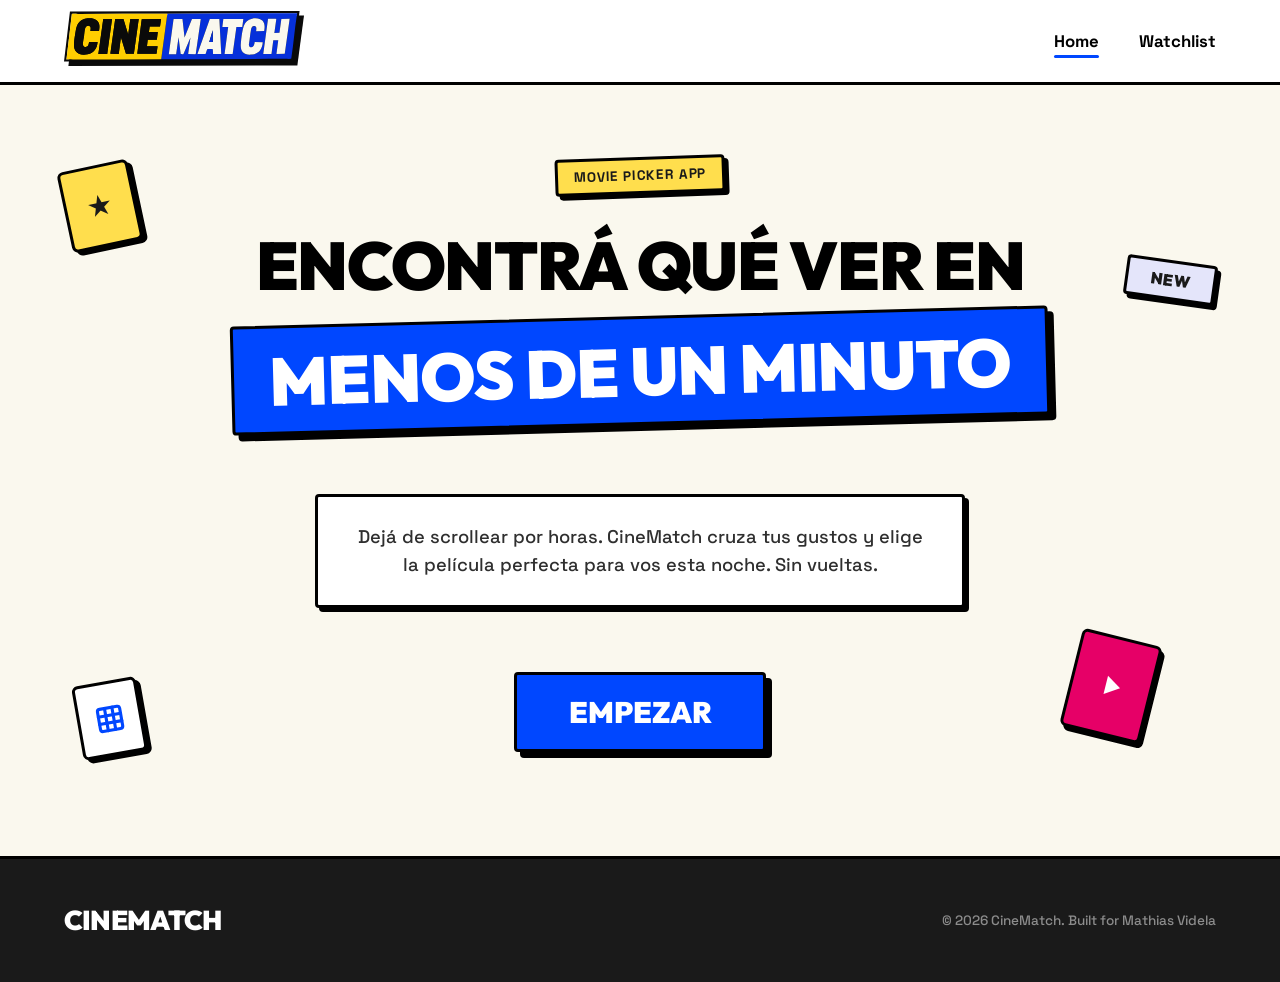
==== frontend/index.html @ c904a7f1 "Front end mockups listo de cada pagina, funciones basicas de js" ====
<!DOCTYPE html>
<html lang="es">

<head>
  <meta charset="UTF-8">
  <meta name="viewport" content="width=device-width, initial-scale=1.0">
  <meta name="description"
    content="CineMatch - Encontrá la película perfecta para vos en menos de un minuto. Deja de scrollear por horas y empezá a disfrutar.">
  <title>CineMatch - Encontrá qué ver en menos de un minuto</title>
  <link rel="shortcut icon" href="src/isotipo.svg" type="image/x-icon">
  <!-- Link root styling -->
  <link rel="stylesheet" href="style.css">
</head>

<body>

  <!-- Navigation Bar -->
  <header>
    <nav class="navbar" id="main-navbar">
      <a href="#" class="logo" id="logo-brand"><img src="src/logotipo.svg" alt=""></a>
      <ul class="nav-menu" id="navigation-menu">
        <li><a href="#" class="nav-link active" id="nav-discover">Home</a></li>
        <li><a href="pages/watchlist.html" class="nav-link" id="nav-watchlist">Watchlist</a></li>
      </ul>
    </nav>
  </header>

  <!-- Main Hero -->
  <main class="main-content" id="landing-hero-container">


    <!-- Badge flotante -->
    <div class="floating-card card-star" id="float-star" aria-hidden="true">
      <span>★</span>
    </div>

    <div class="floating-card card-new" id="float-new" aria-hidden="true">
      <span>NEW</span>
    </div>

    <div class="floating-card card-play" id="float-play" aria-hidden="true">
      <!-- Custom White Bold Play SVG Triangle -->
      <svg width="32" height="32" viewBox="0 0 24 24" fill="currentColor">
        <path d="M8 5.14v14L19 12 8 5.14z" />
      </svg>
    </div>

    <div class="floating-card card-film" id="float-film" aria-hidden="true">
      <!-- Custom Blue Filmstrip SVG -->
      <svg width="30" height="30" viewBox="0 0 24 24" fill="none" stroke="currentColor" stroke-width="2.5"
        stroke-linecap="round" stroke-linejoin="round">
        <rect x="3" y="3" width="18" height="18" rx="2" ry="2" />
        <path d="M9 3v18" />
        <path d="M15 3v18" />
        <path d="M3 9h18" />
        <path d="M3 15h18" />
      </svg>
    </div>

    <!-- Central Hero content -->
    <section class="hero" id="hero-section">

      <!-- Badge -->
      <div class="badge-yellow" id="badge-movie-picker">MOVIE PICKER APP</div>

      <!-- Main Title -->
      <div class="hero-title-container">
        <h1 class="hero-title" id="main-heading">ENCONTRÁ QUÉ VER EN</h1>
        <div class="hero-highlight-box" id="highlight-wrapper">
          <span class="hero-highlight-text" id="highlight-text">MENOS DE UN MINUTO</span>
        </div>
      </div>

      <!-- Description Card Container with horizontal background lines -->
      <div class="description-section" id="description-container">
        <div class="decor-line" id="line-decoration"></div>
        <article class="description-card" id="description-body">
          Dejá de scrollear por horas. CineMatch cruza tus gustos y elige la película perfecta para vos esta noche. Sin
          vueltas.
        </article>
      </div>

      <!-- button start -->
      <a href="./pages/movies.html" class="btn-empezar" id="btn-start-action">
        <span>EMPEZAR</span>
      </a>


    </section>
  </main>

  <!-- Footer Section -->
  <footer class="footer" id="main-footer">
    <a href="#" class="footer-logo" id="footer-brand">CineMatch</a>
    <p class="copyright" id="footer-copyright"></p>
  </footer>

  <script src="app.js"></script>
</body>

</html>
---- frontend/style.css ----
@import url('https://fonts.googleapis.com/css2?family=Outfit:wght@400;600;700;800;900&family=Space+Grotesk:wght@400;500;700&display=swap');

/* CineMatch Neo-Brutalist CSS Styling System */

:root {
    --bg-color: #FAF8EE;
    --primary-blue: #0047FF;
    --accent-yellow: #FFDE4D;
    --accent-pink: #E60067;
    --accent-lavender: #E4E5FA;
    --black: #000000;
    --charcoal: #1A1A1A;
    --border-width: 3px;

    --neo-shadow-large: 6px 6px 0px #000000;
    --neo-shadow-medium: 4px 4px 0px #000000;
    --neo-shadow-small: 2px 2px 0px #000000;
}

/* Reset & Base Styles */
* {
    box-sizing: border-box;
    margin: 0;
    padding: 0;
}

html,
body {
    background-color: var(--bg-color);
    font-family: 'Space Grotesk', sans-serif;
    color: var(--charcoal);
    min-height: 100vh;
    display: flex;
    flex-direction: column;
    overflow-x: hidden;
    position: relative;
    -webkit-font-smoothing: antialiased;
}

/* Navigation Navbar */
.navbar {
    height: 85px;
    display: flex;
    align-items: center;
    justify-content: space-between;
    padding: 0 4rem;
    background-color: #FFFFFF;
    border-bottom: var(--border-width) solid var(--black);
    position: relative;
    z-index: 100;
}

.logo {
    width: 15rem;
}

.nav-menu {
    display: flex;
    align-items: center;
    gap: 2.5rem;
    list-style: none;
}

.nav-link {
    text-decoration: none;
    color: var(--black);
    font-weight: 700;
    font-size: 1.05rem;
    position: relative;
    transition: color 0.15s ease;
    cursor: pointer;
}

.nav-link:hover {
    color: var(--primary-blue);
}

.nav-link.active {
    color: var(--black);
}

.nav-link.active::after {
    content: '';
    position: absolute;
    left: 0;
    right: 0;
    bottom: -6px;
    height: 3px;
    background-color: var(--primary-blue);
    border-radius: 2px;
}

/* Main Content Wrappers */
.main-content {
    flex: 1;
    position: relative;
    display: flex;
    flex-direction: column;
    justify-content: center;
    align-items: center;
    width: 100%;
}


/* Hero Section */
.hero {
    position: relative;
    z-index: 10;
    max-width: 1000px;
    width: 100%;
    margin: 0 auto;
    padding: 4.5rem 1.5rem 6.5rem 1.5rem;
    display: flex;
    flex-direction: column;
    align-items: center;
    text-align: center;
}

/* Yellow Top Badge */
.badge-yellow {
    background-color: var(--accent-yellow);
    border: var(--border-width) solid var(--black);
    box-shadow: var(--neo-shadow-medium);
    font-family: 'Space Grotesk', sans-serif;
    font-weight: 700;
    font-size: 0.85rem;
    padding: 0.45rem 1rem;
    text-transform: uppercase;
    letter-spacing: 0.06em;
    display: inline-block;
    transform: rotate(-2deg);
    margin-bottom: 2.2rem;
    border-radius: 4px;
}

/* Title Styling */
.hero-title-container {
    display: flex;
    flex-direction: column;
    align-items: center;
    margin-bottom: 1.5rem;
}

.hero-title {
    font-family: 'Outfit', sans-serif;
    font-weight: 900;
    font-size: 4.2rem;
    line-height: 1.05;
    color: var(--black);
    text-transform: uppercase;
    letter-spacing: -0.02em;
}

/* Highlighted Blue Box */
.hero-highlight-box {
    display: inline-block;
    background-color: var(--primary-blue);
    border: var(--border-width) solid var(--black);
    box-shadow: var(--neo-shadow-large);
    padding: 0.6rem 2.2rem;
    transform: rotate(-1.5deg);
    margin-top: 1rem;
    border-radius: 4px;
}

.hero-highlight-text {
    font-family: 'Outfit', sans-serif;
    font-weight: 900;
    font-size: 4.2rem;
    color: #FFFFFF;
    text-transform: uppercase;
    letter-spacing: -0.01em;
}

/* Description Card with Stripe */
.description-section {
    position: relative;
    width: 100%;
    display: flex;
    justify-content: center;
    align-items: center;
    margin: 2rem 0 3.2rem 0;
    padding: 0.8rem 0;
}

.description-card {
    background-color: #FFFFFF;
    border: var(--border-width) solid var(--black);
    padding: 1.6rem 2.2rem;
    max-width: 650px;
    width: calc(100% - 2rem);
    font-family: 'Space Grotesk', sans-serif;
    font-size: 1.15rem;
    line-height: 1.55;
    font-weight: 500;
    text-align: center;
    color: #2F2F2F;
    z-index: 2;
    box-shadow: var(--neo-shadow-medium);
    border-radius: 4px;
}

/* Empezar Button */
.btn-empezar {
    background-color: var(--primary-blue);
    color: #FFFFFF;
    font-family: 'Outfit', sans-serif;
    font-weight: 900;
    font-size: 1.85rem;
    border: var(--border-width) solid var(--black);
    box-shadow: var(--neo-shadow-large);
    padding: 1.1rem 3.2rem;
    text-transform: uppercase;
    cursor: pointer;
    display: inline-flex;
    align-items: center;
    gap: 1.2rem;
    position: relative;
    text-decoration: none;
    border-radius: 4px;
    transition: transform 0.1s ease, box-shadow 0.1s ease;
    user-select: none;
}

.btn-empezar svg {
    transition: transform 0.2s ease;
}

.btn-empezar:hover {
    transform: translate(-3px, -3px);
    box-shadow: 9px 9px 0px #000000;
}

.btn-empezar:hover svg {
    transform: translateX(5px);
}

.btn-empezar:active {
    transform: translate(5px, 5px);
    box-shadow: 1px 1px 0px #000000;
}

/* Floating Card Graphics (Hero Decorations) */
.floating-card {
    position: absolute;
    background-color: #FFFFFF;
    border: var(--border-width) solid var(--black);
    box-shadow: var(--neo-shadow-medium);
    border-radius: 6px;
    display: flex;
    align-items: center;
    justify-content: center;
    z-index: 5;
    user-select: none;
    transition: transform 0.25s cubic-bezier(0.175, 0.885, 0.32, 1.275), box-shadow 0.25s ease;
}

.floating-card:hover {
    box-shadow: 8px 8px 0px #000000;
}

/* Star Card - Top Left */
.card-star {
    background-color: var(--accent-yellow);
    width: 72px;
    height: 82px;
    top: 80px;
    left: 5%;
    transform: rotate(-12deg);
    font-size: 1.8rem;
}

.card-star:hover {
    transform: scale(1.1) rotate(-6deg);
}

/* NEW Card - Mid Right */
.card-new {
    background-color: var(--accent-lavender);
    padding: 0.45rem 1.4rem;
    top: 175px;
    right: 5%;
    transform: rotate(8deg);
    font-family: 'Outfit', sans-serif;
    font-weight: 900;
    font-size: 1rem;
    text-transform: uppercase;
    letter-spacing: 0.04em;
    border-radius: 4px;
}

.card-new:hover {
    transform: scale(1.1) rotate(2deg);
}

/* Play Button Card - Mid-Low Right */
.card-play {
    background-color: var(--accent-pink);
    width: 82px;
    height: 100px;
    bottom: 120px;
    right: 10%;
    transform: rotate(14deg);
    color: #FFFFFF;
}

.card-play:hover {
    transform: scale(1.1) rotate(6deg);
}

/* Film Card - Low Left */
.card-film {
    background-color: #FFFFFF;
    width: 65px;
    height: 75px;
    bottom: 100px;
    left: 6%;
    transform: rotate(-10deg);
    color: var(--primary-blue);
}

.card-film:hover {
    transform: scale(1.1) rotate(-4deg);
}

/* Footer Section */
.footer {
    background-color: var(--charcoal);
    color: #FFFFFF;
    border-top: var(--border-width) solid var(--black);
    padding: 2.8rem 4rem;
    display: flex;
    align-items: center;
    justify-content: space-between;
    position: relative;
    z-index: 100;
}

.footer-logo {
    font-family: 'Outfit', sans-serif;
    font-weight: 900;
    font-size: 1.7rem;
    letter-spacing: -0.03em;
    color: #FFFFFF;
    text-decoration: none;
    text-transform: uppercase;
}

.footer-menu {
    display: flex;
    gap: 2rem;
    list-style: none;
}

.footer-link {
    color: #B3B3B3;
    text-decoration: none;
    font-size: 0.85rem;
    font-weight: 700;
    transition: color 0.15s ease;
    text-transform: capitalize;
}

.footer-link:hover {
    color: var(--accent-yellow);
}

.copyright {
    color: #8C8C8C;
    font-size: 0.85rem;
    font-weight: 500;
}

/* ==========================================================================
   Responsive
   ========================================================================== */

@media (max-width: 1100px) {
    .card-star {
        left: 2%;
        top: 120px;
    }

    .card-new {
        right: 2%;
        top: 220px;
    }

    .card-play {
        right: 4%;
    }

    .card-film {
        left: 3%;
    }
}

@media (max-width: 992px) {

    .floating-card {
        display: none !important;
    }

    .navbar {
        padding: 0 2rem;
    }

    .footer {
        padding: 2.5rem 2rem;
        flex-direction: column;
        gap: 1.8rem;
        text-align: center;
    }

    .footer-menu {
        justify-content: center;
        flex-wrap: wrap;
    }

    .hero-title,
    .hero-highlight-text {
        font-size: 3.2rem;
    }
}

@media (max-width: 600px) {
    .navbar {
        flex-direction: column;
        height: auto;
        padding: 1.5rem;
        gap: 1rem;
    }

    .nav-menu {
        gap: 1.5rem;
    }

    .hero {
        padding: 3rem 1rem 4rem 1rem;
    }

    .hero-title,
    .hero-highlight-text {
        font-size: 2rem;
    }

    .hero-highlight-box {
        padding: 0.4rem 1.2rem;
    }

    .badge-yellow {
        margin-bottom: 1.5rem;
    }

    .description-card {
        padding: 1.2rem 1.5rem;
        font-size: 1rem;
    }

    .description-section {
        margin: 1.5rem 0 2.5rem 0;
    }

    .btn-empezar {
        font-size: 1.4rem;
        padding: 0.9rem 2.2rem;
        width: 100%;
        justify-content: center;
    }

    .stats-container {
        flex-direction: column;
        align-items: center;
        gap: 1rem;
        margin-top: 3rem;
    }

    .stat-badge {
        width: 100%;
        justify-content: center;
    }
}

/* ==========================================================================
   Watchlist en construccion
   ========================================================================== */
.watchlist-container {
    display: flex;
    flex-direction: column;
    align-items: center;
    justify-content: center;
    text-align: center;
    padding: 4rem 1.5rem;
    position: relative;
    flex: 1;
    width: 100%;
    max-width: 800px;
    margin: 0 auto;
}

.construction-card {
    background-color: #FFFFFF;
    border: var(--border-width) solid var(--black);
    box-shadow: var(--neo-shadow-large);
    padding: 3rem 2.5rem;
    border-radius: 8px;
    position: relative;
    display: flex;
    flex-direction: column;
    align-items: center;
    gap: 1.8rem;
    width: 100%;
    margin-top: 2rem;
    overflow: hidden;
}

/* Caution striped header inside card */
.caution-stripe {
    position: absolute;
    top: 0;
    left: 0;
    right: 0;
    height: 20px;
    background: repeating-linear-gradient(-45deg,
            var(--accent-yellow),
            var(--accent-yellow) 15px,
            var(--black) 15px,
            var(--black) 30px);
    border-bottom: var(--border-width) solid var(--black);
}

.construction-title-container {
    display: flex;
    flex-direction: column;
    align-items: center;
    gap: 0.5rem;
}

.construction-badge {
    background-color: var(--accent-pink);
    color: #FFFFFF;
    border: var(--border-width) solid var(--black);
    box-shadow: var(--neo-shadow-small);
    font-family: 'Space Grotesk', sans-serif;
    font-weight: 700;
    font-size: 0.8rem;
    padding: 0.3rem 0.8rem;
    text-transform: uppercase;
    letter-spacing: 0.05em;
    border-radius: 4px;
    transform: rotate(1deg);
    display: inline-block;
}

.construction-title {
    font-family: 'Outfit', sans-serif;
    font-weight: 900;
    font-size: 2.8rem;
    line-height: 1.1;
    color: var(--black);
    text-transform: uppercase;
    margin-top: 0.5rem;
}

.construction-desc {
    font-family: 'Space Grotesk', sans-serif;
    font-size: 1.1rem;
    line-height: 1.6;
    color: #2F2F2F;
    max-width: 550px;
    margin: 0 auto;
}

.construction-desc strong {
    color: var(--primary-blue);
}



/* Return Button */
.btn-volver {
    background-color: var(--accent-yellow);
    color: var(--black);
    font-family: 'Outfit', sans-serif;
    font-weight: 900;
    font-size: 1.4rem;
    border: var(--border-width) solid var(--black);
    box-shadow: var(--neo-shadow-medium);
    padding: 0.9rem 2.5rem;
    text-transform: uppercase;
    cursor: pointer;
    display: inline-flex;
    align-items: center;
    gap: 0.8rem;
    position: relative;
    text-decoration: none;
    border-radius: 4px;
    transition: transform 0.1s ease, box-shadow 0.1s ease;
    margin-top: 1rem;
    user-select: none;
}

.btn-volver svg {
    transition: transform 0.2s ease;
}

.btn-volver:hover {
    transform: translate(-3px, -3px);
    box-shadow: 7px 7px 0px #000000;
}

.btn-volver:hover svg {
    transform: translateX(-5px);
}

.btn-volver:active {
    transform: translate(3px, 3px);
    box-shadow: 1px 1px 0px #000000;
}

/* Decorative floating elements for the background */
.floating-decor {
    position: absolute;
    z-index: 1;
    opacity: 0.9;
    pointer-events: none;
}

.decor-popcorn {
    top: 20%;
    left: 90%;
    transform: rotate(-15deg);
}

.decor-tape {
    bottom: 15%;
    right: 8%;
    transform: rotate(20deg);
}

@media (max-width: 992px) {
    .floating-decor {
        display: none !important;
    }
}

@media (max-width: 600px) {
    .construction-card {
        padding: 2rem 1.2rem;
    }

    .construction-title {
        font-size: 2rem;
    }

    .btn-volver {
        width: 100%;
        justify-content: center;
    }
}

/* ==========================================================================
   seccion movies preguntas y fetch
   ========================================================================== */
.pasos {
    display: flex;
    justify-content: center;
    margin: 2rem 0;
}

.step-actions {
    display: flex;
    justify-content: space-between;
    align-items: center;
    gap: 16px;
    max-width: 680px;
    width: calc(100% - 2rem);
    margin: 0 auto 4rem auto;
    padding: 0;
}

.btn {
    border: 4px solid #111;
    padding: 14px 24px;
    font-size: 18px;
    font-weight: 900;
    cursor: pointer;
    box-shadow: 5px 5px 0 #111;
    transition: transform 0.12s ease, box-shadow 0.12s ease;
    border-radius: 4px;
    display: inline-flex;
    align-items: center;
    justify-content: center;
    user-select: none;
}

.btn:hover {
    transform: translate(-2px, -2px);
    box-shadow: 7px 7px 0 #111;
}

.btn:active {
    transform: translate(4px, 4px);
    box-shadow: 1px 1px 0 #111;
}

.btn-back {
    background-color: var(--accent-yellow);
    color: var(--black);
}

.btn-next {
    background-color: var(--accent-pink);
    color: var(--bg-color);
}

@media (max-width: 600px) {
    .step-actions {
        flex-direction: column-reverse;
        align-items: stretch;
        margin-bottom: 2rem;
    }

    .btn {
        width: 100%;
    }
}

/* ==========================================================================
   Movie Search Wizard Card Elements
   ========================================================================== */
#step-container {
    background-color: #FFFFFF;
    border: var(--border-width) solid var(--black);
    box-shadow: var(--neo-shadow-large);
    padding: 3rem 2.5rem;
    border-radius: 8px;
    max-width: 680px;
    width: calc(100% - 2rem);
    margin: 2rem auto;
    position: relative;
    display: flex;
    flex-direction: column;
    gap: 1.8rem;
    box-sizing: border-box;
}

.step-header {
    display: flex;
    flex-direction: column;
    gap: 0.8rem;
    width: 100%;
    margin-bottom: 0.5rem;
    text-align: left;
}

.step-header .step-badge {
    align-self: flex-start;
    background-color: var(--accent-lavender);
    border: 2px solid var(--black);
    padding: 0.25rem 0.75rem;
    font-size: 0.85rem;
    font-weight: 700;
    border-radius: 4px;
    text-transform: uppercase;
    box-shadow: var(--neo-shadow-small);
    color: var(--black);
}

.progress {
    height: 12px;
    width: 100%;
    background-color: var(--accent-lavender);
    border: 2px solid var(--black);
    border-radius: 6px;
    overflow: hidden;
    box-shadow: var(--neo-shadow-small);
}

.progress-fill {
    height: 100%;
    background-color: var(--primary-blue);
    border-right: 2px solid var(--black);
    transition: width 0.3s ease;
}

#step-container h2 {
    font-family: 'Outfit', sans-serif;
    font-weight: 900;
    font-size: 2.2rem;
    color: var(--black);
    line-height: 1.15;
    text-transform: uppercase;
    margin: 0;
    text-align: left;
}

.step-subtitle {
    font-family: 'Space Grotesk', sans-serif;
    font-size: 1.05rem;
    font-weight: 500;
    color: #555555;
    margin-top: -0.8rem;
    text-align: left;
}

.options-grid {
    display: grid;
    grid-template-columns: repeat(2, 1fr);
    gap: 1rem;
    width: 100%;
    margin: 0.5rem 0;
}

.option-card {
    background-color: #FFFFFF;
    border: var(--border-width) solid var(--black);
    box-shadow: var(--neo-shadow-small);
    padding: 1.1rem 1rem;
    font-family: 'Space Grotesk', sans-serif;
    font-weight: 700;
    font-size: 1.1rem;
    text-align: center;
    cursor: pointer;
    border-radius: 6px;
    transition: transform 0.1s ease, box-shadow 0.1s ease, background-color 0.15s ease;
    color: var(--black);
    outline: none;
    display: flex;
    flex-direction: column;
    align-items: center;
    justify-content: center;
    gap: 0.25rem;
    user-select: none;
}

.option-card small {
    font-size: 0.8rem;
    font-weight: 500;
    color: #666666;
}

.option-card:hover {
    background-color: var(--accent-lavender);
    transform: translate(-2px, -2px);
    box-shadow: 4px 4px 0px #000000;
}

.option-card.selected {
    background-color: var(--accent-yellow);
    box-shadow: 1px 1px 0px #000000;
    transform: translate(2px, 2px);
}

.option-card.selected:nth-child(even) {
    background-color: var(--accent-pink);
    color: #FFFFFF;
}

.option-card.selected:nth-child(even) small {
    color: #FFFFFF;
    opacity: 0.8;
}

/* Step 2 Sliders styling */
.year-values {
    display: flex;
    justify-content: space-between;
    width: 100%;
    background-color: var(--accent-lavender);
    border: var(--border-width) solid var(--black);
    padding: 1rem 1.5rem;
    border-radius: 6px;
    font-family: 'Space Grotesk', sans-serif;
    font-size: 1.2rem;
    font-weight: 600;
    box-shadow: var(--neo-shadow-small);
    box-sizing: border-box;
}

.year-values strong {
    color: var(--primary-blue);
    font-size: 1.3rem;
    font-family: 'Outfit', sans-serif;
    font-weight: 800;
}

.slider-box {
    display: flex;
    flex-direction: column;
    gap: 1.5rem;
    width: 100%;
    margin: 0.5rem 0;
}

.slider-box label {
    display: flex;
    flex-direction: column;
    gap: 0.5rem;
    font-family: 'Space Grotesk', sans-serif;
    font-weight: 700;
    font-size: 1rem;
    text-transform: uppercase;
    text-align: left;
}

input[type="range"] {
    -webkit-appearance: none;
    width: 100%;
    height: 12px;
    background: #FFFFFF;
    border: 3px solid var(--black);
    border-radius: 6px;
    outline: none;
    box-shadow: var(--neo-shadow-small);
    box-sizing: border-box;
}

input[type="range"]::-webkit-slider-thumb {
    -webkit-appearance: none;
    appearance: none;
    width: 24px;
    height: 24px;
    background: var(--accent-pink);
    border: 3px solid var(--black);
    border-radius: 4px;
    cursor: pointer;
    box-shadow: 2px 2px 0px #000000;
    transition: transform 0.1s ease;
}

input[type="range"]::-webkit-slider-thumb:hover {
    transform: scale(1.1);
    background: var(--accent-yellow);
}

input[type="range"]::-moz-range-thumb {
    width: 24px;
    height: 24px;
    background: var(--accent-pink);
    border: 3px solid var(--black);
    border-radius: 4px;
    cursor: pointer;
    box-shadow: 2px 2px 0px #000000;
    transition: transform 0.1s ease;
}

input[type="range"]::-moz-range-thumb:hover {
    transform: scale(1.1);
    background: var(--accent-yellow);
}

/* Step 5 Summary styling */
.summary-box {
    display: flex;
    flex-direction: column;
    gap: 1rem;
    width: 100%;
    background-color: var(--accent-lavender);
    border: var(--border-width) solid var(--black);
    padding: 1.5rem;
    border-radius: 8px;
    box-shadow: var(--neo-shadow-medium);
    text-align: left;
    box-sizing: border-box;
}

.summary-item {
    display: flex;
    justify-content: space-between;
    align-items: center;
    border-bottom: 2px dashed #000000;
    padding-bottom: 0.8rem;
    font-size: 1.05rem;
    font-weight: 600;
}

.summary-item:last-child {
    border-bottom: none;
    padding-bottom: 0;
}

.summary-item span {
    font-weight: 700;
    color: var(--black);
}

.summary-item strong {
    color: var(--primary-blue);
    font-weight: 800;
    font-family: 'Outfit', sans-serif;
    font-size: 1.1rem;
}

/* Internal action buttons and layout integration */
.actions {
    display: flex;
    justify-content: center;
    gap: 1rem;
    width: 100%;
    margin-top: 1rem;
}

.primary-button, .secondary-button {
    border: 4px solid var(--black);
    padding: 0.9rem 2.2rem;
    font-family: 'Outfit', sans-serif;
    font-weight: 900;
    font-size: 1.25rem;
    cursor: pointer;
    border-radius: 4px;
    box-shadow: var(--neo-shadow-medium);
    transition: transform 0.1s ease, box-shadow 0.1s ease;
    text-transform: uppercase;
    display: inline-flex;
    align-items: center;
    gap: 0.6rem;
    user-select: none;
}

.primary-button {
    background-color: var(--accent-pink);
    color: #FFFFFF;
}

.primary-button:hover {
    transform: translate(-3px, -3px);
    box-shadow: 7px 7px 0px #000000;
}

.primary-button:active {
    transform: translate(3px, 3px);
    box-shadow: 1px 1px 0px #000000;
}

.secondary-button {
    background-color: var(--accent-yellow);
    color: var(--black);
}

.secondary-button:hover {
    transform: translate(-3px, -3px);
    box-shadow: 7px 7px 0px #000000;
}

.secondary-button:active {
    transform: translate(3px, 3px);
    box-shadow: 1px 1px 0px #000000;
}

/* Hide duplicate internal navigation buttons on steps 1-4, keep for step 5 */
#step-container:not(:has(.summary-box)) .actions {
    display: none !important;
}

/* Visual warnings and animations */
.warning-shake {
    animation: shake 0.4s ease;
    border-color: var(--accent-pink) !important;
}

@keyframes shake {
    0%, 100% { transform: translateX(0); }
    25% { transform: translateX(-6px); }
    75% { transform: translateX(6px); }
}

@media (max-width: 600px) {
    #step-container {
        padding: 2rem 1.2rem;
    }
    
    #step-container h2 {
        font-size: 1.6rem;
    }
    
    .options-grid {
        grid-template-columns: 1fr;
        gap: 0.8rem;
    }
    
    .year-values {
        flex-direction: column;
        gap: 0.5rem;
        align-items: center;
    }
}

/* ==========================================================================
   Estilos de Mockup de Película Unitaria (CineMatch)
   ========================================================================== */
.movie-match-card {
    display: flex;
    flex-direction: row;
    gap: 2rem;
    background-color: #FFFFFF;
    border: var(--border-width) solid var(--black);
    padding: 1.8rem;
    border-radius: 8px;
    box-shadow: var(--neo-shadow-medium);
    text-align: left;
    align-items: center;
    box-sizing: border-box;
    width: 100%;
}

.movie-poster-box {
    flex-shrink: 0;
    width: 180px;
    height: 270px;
    border: var(--border-width) solid var(--black);
    box-shadow: var(--neo-shadow-small);
    border-radius: 6px;
    background-color: var(--accent-lavender);
    overflow: hidden;
    display: flex;
    align-items: center;
    justify-content: center;
    position: relative;
}

.movie-poster-img {
    width: 100%;
    height: 100%;
    object-fit: cover;
}

.movie-poster-fallback {
    width: 100%;
    height: 100%;
    display: flex;
    align-items: center;
    justify-content: center;
    font-size: 3rem;
    color: #FFFFFF;
    font-weight: bold;
}

.movie-details-box {
    display: flex;
    flex-direction: column;
    gap: 0.8rem;
    flex: 1;
}

.movie-genres-badges {
    display: flex;
    flex-wrap: wrap;
    gap: 0.5rem;
}

.genre-badge {
    background-color: var(--accent-lavender);
    border: 2px solid var(--black);
    padding: 0.2rem 0.6rem;
    font-size: 0.75rem;
    font-weight: 700;
    border-radius: 4px;
    text-transform: uppercase;
}

.movie-title {
    font-family: 'Outfit', sans-serif;
    font-weight: 900;
    font-size: 2rem !important;
    text-transform: uppercase;
    line-height: 1.1;
    margin: 0;
    color: var(--black);
}

.movie-meta-info {
    display: flex;
    gap: 1.2rem;
    font-size: 0.95rem;
    font-weight: 600;
    color: #444444;
    align-items: center;
}

.rating-badge {
    background-color: var(--accent-yellow);
    border: 2px solid var(--black);
    padding: 0.15rem 0.5rem;
    font-size: 0.85rem;
    font-weight: 800;
    border-radius: 4px;
    color: var(--black);
}

.movie-overview {
    font-family: 'Space Grotesk', sans-serif;
    font-size: 1rem;
    line-height: 1.5;
    color: #333333;
    margin: 0;
}

/* Permitir mostrar el bloque de botones de acción en el paso final */
#step-container:has(.movie-match-card) .actions {
    display: flex !important;
}

@media (max-width: 600px) {
    .movie-match-card {
        flex-direction: column;
        gap: 1.5rem;
        padding: 1.2rem;
        align-items: stretch;
    }
    
    .movie-poster-box {
        align-self: center;
        width: 150px;
        height: 225px;
    }
    
    .movie-title {
        font-size: 1.6rem !important;
        text-align: center;
    }
    
    .movie-meta-info {
        justify-content: center;
    }
    
    .movie-genres-badges {
        justify-content: center;
    }
}
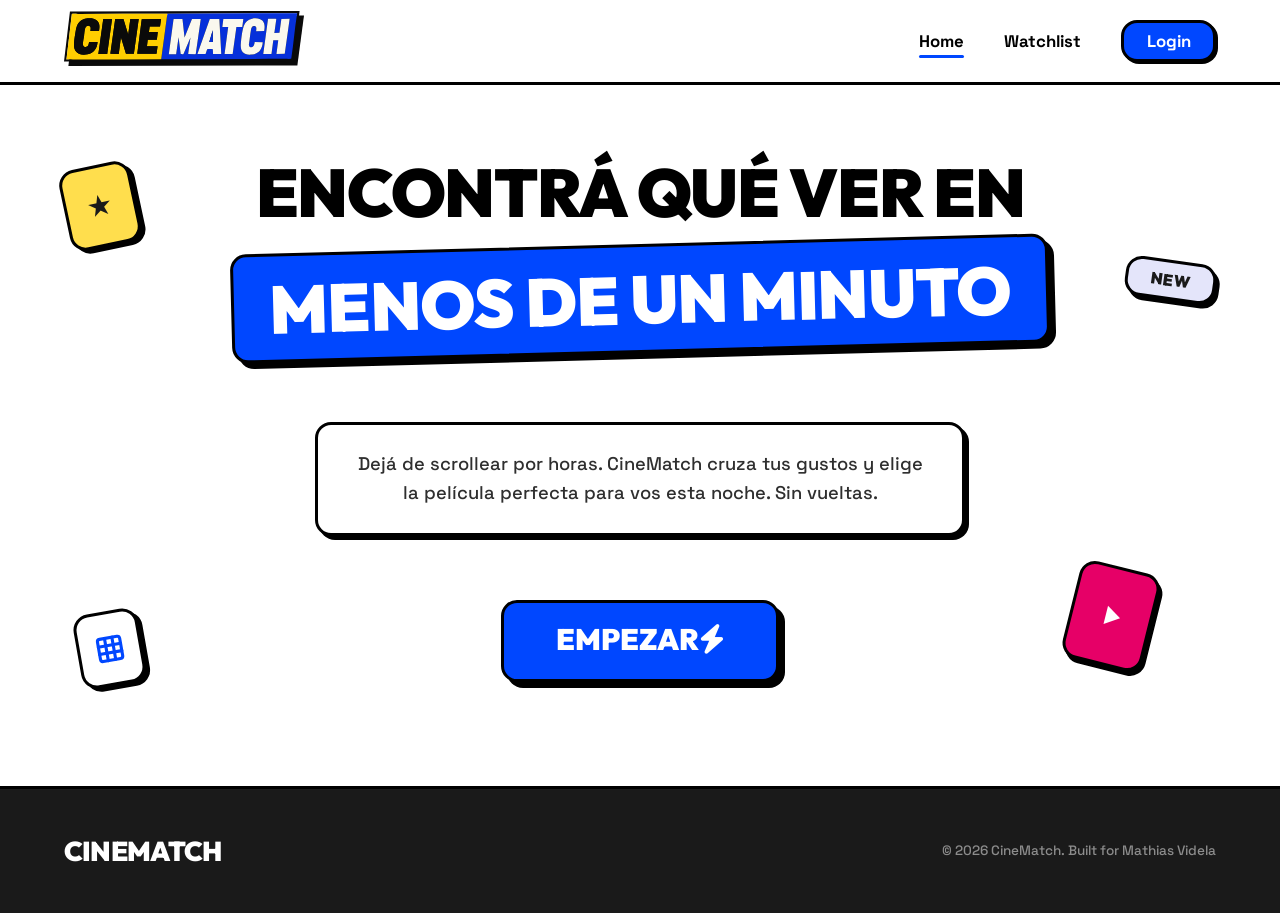
==== commit a1c8924a: "validacion de login y registro funcionando, login y registro basico sin JWT. Navbar respoinsive" ====
--- a/frontend/index.html
+++ b/frontend/index.html
@@ -10,6 +10,7 @@
   <link rel="shortcut icon" href="src/isotipo.svg" type="image/x-icon">
   <!-- Link root styling -->
   <link rel="stylesheet" href="style.css">
+  <link rel="stylesheet" href="https://cdnjs.cloudflare.com/ajax/libs/font-awesome/6.5.2/css/all.min.css" />
 </head>
 
 <body>
@@ -18,10 +19,18 @@
   <header>
     <nav class="navbar" id="main-navbar">
       <a href="#" class="logo" id="logo-brand"><img src="src/logotipo.svg" alt=""></a>
-      <ul class="nav-menu" id="navigation-menu">
-        <li><a href="#" class="nav-link active" id="nav-discover">Home</a></li>
-        <li><a href="pages/watchlist.html" class="nav-link" id="nav-watchlist">Watchlist</a></li>
-      </ul>
+      <button class="nav-toggle" id="nav-toggle" aria-label="Abrir menú de navegación" type="button">
+        <span class="bar"></span>
+        <span class="bar"></span>
+        <span class="bar"></span>
+      </button>
+      <div class="nav-menu" id="navigation-menu">
+        <a href="#" class="nav-link active" id="nav-discover">Home</a>
+        <a href="pages/watchlist.html" class="nav-link" id="nav-watchlist">Watchlist</a>
+        <a href="pages/login.html" class="nav-link btn-login" id="nav-login">Login <i
+            class="fa-solid fa-right-to-bracket"></i></a>
+      </div>
+
     </nav>
   </header>
 
@@ -60,8 +69,6 @@
     <!-- Central Hero content -->
     <section class="hero" id="hero-section">
 
-      <!-- Badge -->
-      <div class="badge-yellow" id="badge-movie-picker">MOVIE PICKER APP</div>
 
       <!-- Main Title -->
       <div class="hero-title-container">
@@ -82,7 +89,7 @@
 
       <!-- button start -->
       <a href="./pages/movies.html" class="btn-empezar" id="btn-start-action">
-        <span>EMPEZAR</span>
+        <span>EMPEZARㅤ<i class="fa-solid fa-bolt"></i></span>
       </a>
 
 
--- a/frontend/style.css
+++ b/frontend/style.css
@@ -3,7 +3,9 @@
 /* CineMatch Neo-Brutalist CSS Styling System */
 
 :root {
-    --bg-color: #FAF8EE;
+    --bg-color: #ffffff;
+    --bg-color-white: #FFFFFF;
+    --bg-color--secondary: #0047FF;
     --primary-blue: #0047FF;
     --accent-yellow: #FFDE4D;
     --accent-pink: #E60067;
@@ -11,13 +13,15 @@
     --black: #000000;
     --charcoal: #1A1A1A;
     --border-width: 3px;
+    --radius: 1rem;
+    --radius-large: 2rem;
 
     --neo-shadow-large: 6px 6px 0px #000000;
     --neo-shadow-medium: 4px 4px 0px #000000;
     --neo-shadow-small: 2px 2px 0px #000000;
 }
 
-/* Reset & Base Styles */
+/* ------------------- Bases de css ------------------- */
 * {
     box-sizing: border-box;
     margin: 0;
@@ -37,7 +41,7 @@
     -webkit-font-smoothing: antialiased;
 }
 
-/* Navigation Navbar */
+/* ---------------- Navbar ---------------- */
 .navbar {
     height: 85px;
     display: flex;
@@ -87,8 +91,141 @@
     bottom: -6px;
     height: 3px;
     background-color: var(--primary-blue);
+    border-radius: var(--radius);
+}
+
+.btn-login {
+    background-color: var(--primary-blue);
+    color: #ffffff;
+    border: var(--border-width) solid var(--black);
+    padding: 0.45rem 1.4rem;
+    box-shadow: var(--neo-shadow-small);
+    border-radius: var(--radius);
+    transition: transform 0.1s ease, box-shadow 0.1s ease;
+}
+
+.btn-login i {
+    margin-left: 8px;
+    font-size: 0.95rem;
+}
+
+.btn-login:hover {
+    transform: scale(1.1) rotate(3deg);
+    box-shadow: var(--neo-shadow-large);
+    color: var(--charcoal);
+    background-color: var(--accent-yellow);
+}
+
+.nav-toggle {
+    display: none;
+    flex-direction: column;
+    justify-content: space-between;
+    width: 45px;
+    height: 45px;
+    background-color: var(--accent-yellow);
+    border: var(--border-width) solid var(--black);
+    box-shadow: var(--neo-shadow-small);
+    border-radius: var(--radius);
+    padding: 10px;
+    cursor: pointer;
+    z-index: 110;
+    transition: transform 0.15s ease, box-shadow 0.15s ease;
+}
+
+.nav-toggle:hover {
+    transform: translate(-1px, -1px);
+    box-shadow: var(--neo-shadow-medium);
+}
+
+.nav-toggle:active {
+    transform: translate(1px, 1px);
+    box-shadow: var(--neo-shadow-small);
+}
+
+.nav-toggle .bar {
+    width: 100%;
+    height: 4px;
+    background-color: var(--black);
     border-radius: 2px;
-}
+    transition: all 0.3s ease;
+}
+
+.nav-toggle.open .bar:nth-child(1) {
+    transform: translateY(8px) rotate(45deg);
+}
+
+.nav-toggle.open .bar:nth-child(2) {
+    opacity: 0;
+}
+
+.nav-toggle.open .bar:nth-child(3) {
+    transform: translateY(-8px) rotate(-45deg);
+}
+
+.nav-auth-user {
+    display: flex;
+    align-items: center;
+    gap: 12px;
+}
+
+.nav-user-pill {
+    display: flex;
+    align-items: center;
+    gap: 12px;
+
+    background: var(--accent-lavender);
+    color: var(--charcoal);
+
+    border: var(--border-width) solid var(--black);
+    box-shadow: var(--neo-shadow-small);
+    border-radius: var(--radius-large);
+
+    padding: 10px 18px;
+    font-weight: 900;
+    white-space: nowrap;
+}
+
+.nav-user-icon {
+    display: flex;
+    align-items: center;
+    justify-content: center;
+
+    font-size: 1.1rem;
+    color: var(--charcoal);
+}
+
+.nav-user-name {
+    background: none;
+    border: none;
+    box-shadow: none;
+    padding: 0;
+    border-radius: 0;
+
+    color: var(--charcoal);
+    font-weight: 900;
+    white-space: nowrap;
+}
+
+.nav-logout-btn {
+    background: var(--accent-yellow);
+    color: var(--charcoal);
+    border: var(--border-width) solid var(--black);
+    box-shadow: var(--neo-shadow-small);
+    border-radius: var(--radius);
+    padding: 10px 14px;
+    font-family: inherit;
+    font-size: 1rem;
+    font-weight: 900;
+    cursor: pointer;
+    transition: transform 0.15s ease, box-shadow 0.15s ease;
+}
+
+.nav-logout-btn:hover {
+    transform: translate(-2px, -2px);
+    box-shadow: var(--neo-shadow-medium);
+}
+
+
 
 /* Main Content Wrappers */
 .main-content {
@@ -102,7 +239,7 @@
 }
 
 
-/* Hero Section */
+/* -------------------- Hero Section -------------------- */
 .hero {
     position: relative;
     z-index: 10;
@@ -116,22 +253,7 @@
     text-align: center;
 }
 
-/* Yellow Top Badge */
-.badge-yellow {
-    background-color: var(--accent-yellow);
-    border: var(--border-width) solid var(--black);
-    box-shadow: var(--neo-shadow-medium);
-    font-family: 'Space Grotesk', sans-serif;
-    font-weight: 700;
-    font-size: 0.85rem;
-    padding: 0.45rem 1rem;
-    text-transform: uppercase;
-    letter-spacing: 0.06em;
-    display: inline-block;
-    transform: rotate(-2deg);
-    margin-bottom: 2.2rem;
-    border-radius: 4px;
-}
+
 
 /* Title Styling */
 .hero-title-container {
@@ -160,7 +282,7 @@
     padding: 0.6rem 2.2rem;
     transform: rotate(-1.5deg);
     margin-top: 1rem;
-    border-radius: 4px;
+    border-radius: var(--radius);
 }
 
 .hero-highlight-text {
@@ -197,7 +319,7 @@
     color: #2F2F2F;
     z-index: 2;
     box-shadow: var(--neo-shadow-medium);
-    border-radius: 4px;
+    border-radius: var(--radius);
 }
 
 /* Empezar Button */
@@ -217,7 +339,7 @@
     gap: 1.2rem;
     position: relative;
     text-decoration: none;
-    border-radius: 4px;
+    border-radius: var(--radius);
     transition: transform 0.1s ease, box-shadow 0.1s ease;
     user-select: none;
 }
@@ -246,7 +368,7 @@
     background-color: #FFFFFF;
     border: var(--border-width) solid var(--black);
     box-shadow: var(--neo-shadow-medium);
-    border-radius: 6px;
+    border-radius: var(--radius);
     display: flex;
     align-items: center;
     justify-content: center;
@@ -286,7 +408,7 @@
     font-size: 1rem;
     text-transform: uppercase;
     letter-spacing: 0.04em;
-    border-radius: 4px;
+    border-radius: var(--radius);
 }
 
 .card-new:hover {
@@ -371,6 +493,119 @@
     font-weight: 500;
 }
 
+/* ------------ Login Section -------------*/
+
+.hidden {
+    display: none;
+}
+
+.auth-tabs {
+    display: flex;
+    gap: 12px;
+    margin-bottom: 24px;
+}
+
+.auth-tab {
+    flex: 1;
+    border: var(--border-width) solid var(--black);
+    background: #ffffff;
+    color: var(--charcoal);
+    box-shadow: var(--neo-shadow-small);
+    border-radius: var(--radius);
+    padding: 12px 16px;
+    font-weight: 900;
+    cursor: pointer;
+    transition: transform 0.15s ease, box-shadow 0.15s ease, background-color 0.15s ease;
+}
+
+.auth-tab:hover {
+    transform: translate(-2px, -2px);
+    box-shadow: var(--neo-shadow-medium);
+}
+
+.auth-tab.active {
+    background: var(--accent-yellow);
+    box-shadow: var(--neo-shadow-medium);
+}
+
+.auth-section {
+    width: 100%;
+    display: flex;
+    justify-content: center;
+    padding: 48px 16px;
+    background-color: var(--bg-color);
+}
+
+.auth-card {
+    width: 100%;
+    max-width: 520px;
+    background: var(--bg-color-white);
+    border: var(--border-width) solid var(--black);
+    box-shadow: var(--neo-shadow-large);
+    padding: 32px;
+    border-radius: var(--radius);
+}
+
+.auth-card h2 {
+    font-size: 2rem;
+    margin: 16px 0 8px;
+    color: var(--charcoal);
+}
+
+.auth-form {
+    display: flex;
+    flex-direction: column;
+    gap: 18px;
+    margin-top: 24px;
+}
+
+.form-group {
+    display: flex;
+    flex-direction: column;
+    gap: 8px;
+}
+
+.form-group label {
+    font-weight: 900;
+    color: var(--charcoal);
+}
+
+.form-group input {
+    border: var(--border-width) solid var(--black);
+    border-radius: var(--radius);
+    padding: 14px 16px;
+    font-size: 1rem;
+    font-weight: 700;
+    outline: none;
+    background: #ffffff;
+    color: var(--charcoal);
+    box-shadow: var(--neo-shadow-medium);
+    transition: transform 0.15s ease, box-shadow 0.15s ease;
+}
+
+.form-group input:focus {
+    transform: translate(-2px, -2px);
+    box-shadow: var(--neo-shadow-large);
+}
+
+.auth-message {
+    margin-top: 16px;
+    font-weight: 800;
+}
+
+.auth-message.success {
+    color: #1f8f2e;
+}
+
+.auth-message.error {
+    color: var(--accent-pink);
+}
+
+@media (max-width: 600px) {}
+
+
+
+
 /* ==========================================================================
    Responsive
    ========================================================================== */
@@ -403,6 +638,10 @@
 
     .navbar {
         padding: 0 2rem;
+    }
+
+    .nav-menu {
+        gap: 1.5rem;
     }
 
     .footer {
@@ -423,18 +662,76 @@
     }
 }
 
+@media (max-width: 768px) {
+    .navbar {
+        height: 85px;
+        padding: 0 1.5rem;
+    }
+
+    .nav-toggle {
+        display: flex;
+    }
+
+    .nav-menu {
+        display: none;
+        /* Hidden by default */
+        position: absolute;
+        top: 82px;
+        /* Just below the bottom border */
+        left: -3px;
+        /* Align with layout borders */
+        width: calc(100% + 6px);
+        background-color: #FFFFFF;
+        border: var(--border-width) solid var(--black);
+        border-top: none;
+        flex-direction: column;
+        align-items: stretch;
+        padding: 2rem;
+        gap: 1.5rem;
+        z-index: 99;
+        box-shadow: var(--neo-shadow-large);
+    }
+
+    .nav-menu.open {
+        display: flex;
+    }
+
+    .nav-link {
+        text-align: center;
+        padding: 10px 0;
+        width: 100%;
+    }
+
+    .nav-link.active::after {
+        bottom: 0;
+        height: 3px;
+        left: 35%;
+        right: 35%;
+    }
+
+    .btn-login {
+        text-align: center;
+        width: 100%;
+    }
+
+    .nav-auth-user {
+        flex-direction: column;
+        align-items: stretch;
+        width: 100%;
+        gap: 10px;
+    }
+
+    .nav-user-pill {
+        justify-content: center;
+    }
+
+    .nav-logout-btn {
+        width: 100%;
+        text-align: center;
+    }
+}
+
 @media (max-width: 600px) {
-    .navbar {
-        flex-direction: column;
-        height: auto;
-        padding: 1.5rem;
-        gap: 1rem;
-    }
-
-    .nav-menu {
-        gap: 1.5rem;
-    }
-
     .hero {
         padding: 3rem 1rem 4rem 1rem;
     }
@@ -479,6 +776,32 @@
         width: 100%;
         justify-content: center;
     }
+
+    .auth-section {
+        padding: 32px 16px;
+    }
+
+    .auth-card {
+        padding: 24px;
+        box-shadow: var(--neo-shadow-medium);
+    }
+
+    .auth-card h2 {
+        font-size: 1.6rem;
+    }
+
+    .nav-auth-user {
+        flex-direction: column;
+        align-items: stretch;
+        width: 100%;
+    }
+
+    .nav-user-name,
+    .nav-logout-btn {
+        width: 100%;
+        text-align: center;
+        font-size: 0.9rem;
+    }
 }
 
 /* ==========================================================================
@@ -503,7 +826,7 @@
     border: var(--border-width) solid var(--black);
     box-shadow: var(--neo-shadow-large);
     padding: 3rem 2.5rem;
-    border-radius: 8px;
+    border-radius: var(--radius);
     position: relative;
     display: flex;
     flex-direction: column;
@@ -547,7 +870,7 @@
     padding: 0.3rem 0.8rem;
     text-transform: uppercase;
     letter-spacing: 0.05em;
-    border-radius: 4px;
+    border-radius: var(--radius);
     transform: rotate(1deg);
     display: inline-block;
 }
@@ -594,7 +917,7 @@
     gap: 0.8rem;
     position: relative;
     text-decoration: none;
-    border-radius: 4px;
+    border-radius: var(--radius);
     transition: transform 0.1s ease, box-shadow 0.1s ease;
     margin-top: 1rem;
     user-select: none;
@@ -687,7 +1010,7 @@
     cursor: pointer;
     box-shadow: 5px 5px 0 #111;
     transition: transform 0.12s ease, box-shadow 0.12s ease;
-    border-radius: 4px;
+    border-radius: var(--radius);
     display: inline-flex;
     align-items: center;
     justify-content: center;
@@ -734,7 +1057,7 @@
     border: var(--border-width) solid var(--black);
     box-shadow: var(--neo-shadow-large);
     padding: 3rem 2.5rem;
-    border-radius: 8px;
+    border-radius: var(--radius);
     max-width: 680px;
     width: calc(100% - 2rem);
     margin: 2rem auto;
@@ -761,7 +1084,7 @@
     padding: 0.25rem 0.75rem;
     font-size: 0.85rem;
     font-weight: 700;
-    border-radius: 4px;
+    border-radius: var(--radius);
     text-transform: uppercase;
     box-shadow: var(--neo-shadow-small);
     color: var(--black);
@@ -772,7 +1095,7 @@
     width: 100%;
     background-color: var(--accent-lavender);
     border: 2px solid var(--black);
-    border-radius: 6px;
+    border-radius: var(--radius);
     overflow: hidden;
     box-shadow: var(--neo-shadow-small);
 }
@@ -822,7 +1145,7 @@
     font-size: 1.1rem;
     text-align: center;
     cursor: pointer;
-    border-radius: 6px;
+    border-radius: var(--radius);
     transition: transform 0.1s ease, box-shadow 0.1s ease, background-color 0.15s ease;
     color: var(--black);
     outline: none;
@@ -870,7 +1193,7 @@
     background-color: var(--accent-lavender);
     border: var(--border-width) solid var(--black);
     padding: 1rem 1.5rem;
-    border-radius: 6px;
+    border-radius: var(--radius);
     font-family: 'Space Grotesk', sans-serif;
     font-size: 1.2rem;
     font-weight: 600;
@@ -923,7 +1246,7 @@
     height: 24px;
     background: var(--accent-pink);
     border: 3px solid var(--black);
-    border-radius: 4px;
+    border-radius: var(--radius);
     cursor: pointer;
     box-shadow: 2px 2px 0px #000000;
     transition: transform 0.1s ease;
@@ -939,7 +1262,7 @@
     height: 24px;
     background: var(--accent-pink);
     border: 3px solid var(--black);
-    border-radius: 4px;
+    border-radius: var(--radius);
     cursor: pointer;
     box-shadow: 2px 2px 0px #000000;
     transition: transform 0.1s ease;
@@ -959,7 +1282,7 @@
     background-color: var(--accent-lavender);
     border: var(--border-width) solid var(--black);
     padding: 1.5rem;
-    border-radius: 8px;
+    border-radius: var(--radius);
     box-shadow: var(--neo-shadow-medium);
     text-align: left;
     box-sizing: border-box;
@@ -1001,14 +1324,15 @@
     margin-top: 1rem;
 }
 
-.primary-button, .secondary-button {
+.primary-button,
+.secondary-button {
     border: 4px solid var(--black);
     padding: 0.9rem 2.2rem;
     font-family: 'Outfit', sans-serif;
     font-weight: 900;
     font-size: 1.25rem;
     cursor: pointer;
-    border-radius: 4px;
+    border-radius: var(--radius);
     box-shadow: var(--neo-shadow-medium);
     transition: transform 0.1s ease, box-shadow 0.1s ease;
     text-transform: uppercase;
@@ -1060,25 +1384,35 @@
 }
 
 @keyframes shake {
-    0%, 100% { transform: translateX(0); }
-    25% { transform: translateX(-6px); }
-    75% { transform: translateX(6px); }
+
+    0%,
+    100% {
+        transform: translateX(0);
+    }
+
+    25% {
+        transform: translateX(-6px);
+    }
+
+    75% {
+        transform: translateX(6px);
+    }
 }
 
 @media (max-width: 600px) {
     #step-container {
         padding: 2rem 1.2rem;
     }
-    
+
     #step-container h2 {
         font-size: 1.6rem;
     }
-    
+
     .options-grid {
         grid-template-columns: 1fr;
         gap: 0.8rem;
     }
-    
+
     .year-values {
         flex-direction: column;
         gap: 0.5rem;
@@ -1096,12 +1430,13 @@
     background-color: #FFFFFF;
     border: var(--border-width) solid var(--black);
     padding: 1.8rem;
-    border-radius: 8px;
+    border-radius: var(--radius);
     box-shadow: var(--neo-shadow-medium);
     text-align: left;
     align-items: center;
     box-sizing: border-box;
     width: 100%;
+    margin-bottom: 2rem;
 }
 
 .movie-poster-box {
@@ -1110,7 +1445,7 @@
     height: 270px;
     border: var(--border-width) solid var(--black);
     box-shadow: var(--neo-shadow-small);
-    border-radius: 6px;
+    border-radius: var(--radius);
     background-color: var(--accent-lavender);
     overflow: hidden;
     display: flex;
@@ -1155,7 +1490,7 @@
     padding: 0.2rem 0.6rem;
     font-size: 0.75rem;
     font-weight: 700;
-    border-radius: 4px;
+    border-radius: var(--radius);
     text-transform: uppercase;
 }
 
@@ -1184,7 +1519,7 @@
     padding: 0.15rem 0.5rem;
     font-size: 0.85rem;
     font-weight: 800;
-    border-radius: 4px;
+    border-radius: var(--radius);
     color: var(--black);
 }
 
@@ -1208,22 +1543,22 @@
         padding: 1.2rem;
         align-items: stretch;
     }
-    
+
     .movie-poster-box {
         align-self: center;
         width: 150px;
         height: 225px;
     }
-    
+
     .movie-title {
         font-size: 1.6rem !important;
         text-align: center;
     }
-    
+
     .movie-meta-info {
         justify-content: center;
     }
-    
+
     .movie-genres-badges {
         justify-content: center;
     }
